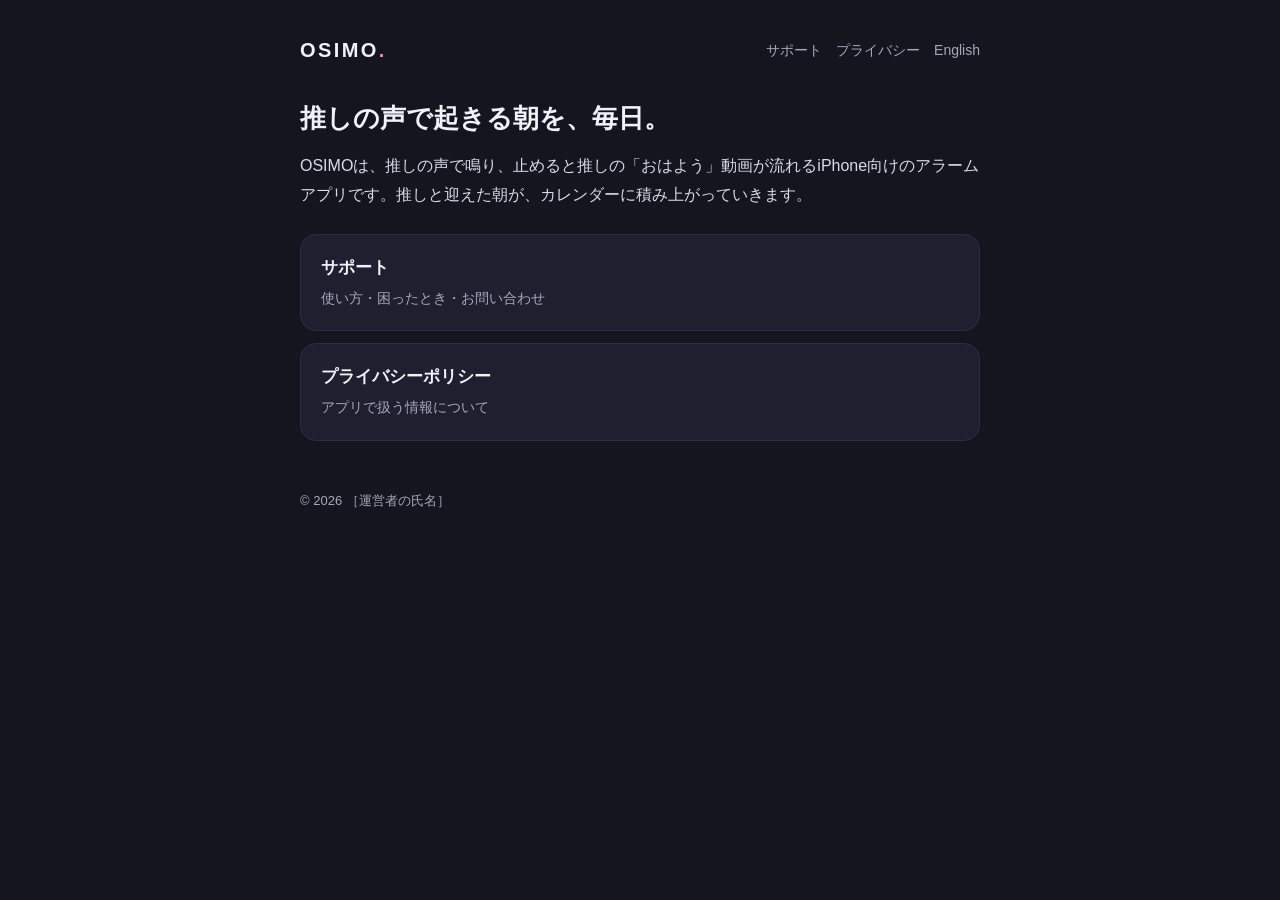
==== index.html @ 30b40871 "Add support and privacy pages (Japanese and English) Co-Authored-By: Claude Opus 5.5 <noreply@anthro" ====
<!doctype html>
<html lang="ja">
<head>
<meta charset="utf-8">
<meta name="viewport" content="width=device-width, initial-scale=1">
<title>OSIMO（オシモ）</title>
<link rel="stylesheet" href="assets/style.css">
</head>
<body>
<main>
<header><a class="logo" href="">OSIMO<span>.</span></a><nav><a href="support/">サポート</a><a href="privacy/">プライバシー</a><a href="en/" lang="en">English</a></nav></header>
<h1>推しの声で起きる朝を、毎日。</h1>
<p>OSIMOは、推しの声で鳴り、止めると推しの「おはよう」動画が流れるiPhone向けのアラームアプリです。推しと迎えた朝が、カレンダーに積み上がっていきます。</p>
<div class="cards">
<a class="card" href="support/"><strong>サポート</strong><span>使い方・困ったとき・お問い合わせ</span></a>
<a class="card" href="privacy/"><strong>プライバシーポリシー</strong><span>アプリで扱う情報について</span></a>
</div>
<footer>© 2026 ［運営者の氏名］</footer>
</main>
</body>
</html>
---- assets/style.css ----
:root{--bg:#14151F;--card:#1E2030;--text:#F3F1F8;--muted:#A9A6BC;--accent:#FF7DB0;--line:#2C2E44}
*{box-sizing:border-box}
body{margin:0;background:var(--bg);color:var(--text);font-family:-apple-system,BlinkMacSystemFont,"Hiragino Sans","Hiragino Kaku Gothic ProN","Helvetica Neue",Arial,sans-serif;line-height:1.8;-webkit-text-size-adjust:100%}
main{max-width:720px;margin:0 auto;padding:32px 20px 64px}
header{display:flex;justify-content:space-between;align-items:center;gap:12px;margin-bottom:32px}
.logo{font-weight:800;letter-spacing:.12em;font-size:20px;color:var(--text);text-decoration:none}
.logo span{color:var(--accent)}
nav a{color:var(--muted);font-size:14px;text-decoration:none;margin-left:14px}
nav a:hover{color:var(--text)}
h1{font-size:26px;line-height:1.4;margin:0 0 8px}
h2{font-size:18px;margin:36px 0 8px;padding-top:20px;border-top:1px solid var(--line)}
p,li{color:#DCD9E8}
.meta{color:var(--muted);font-size:14px;margin-bottom:24px}
a{color:var(--accent)}
.cards{display:grid;gap:12px;margin-top:24px}
.card{display:block;background:var(--card);border:1px solid var(--line);border-radius:16px;padding:18px 20px;text-decoration:none;color:var(--text)}
.card strong{display:block;font-size:17px}
.card span{color:var(--muted);font-size:14px}
footer{margin-top:48px;color:var(--muted);font-size:13px}
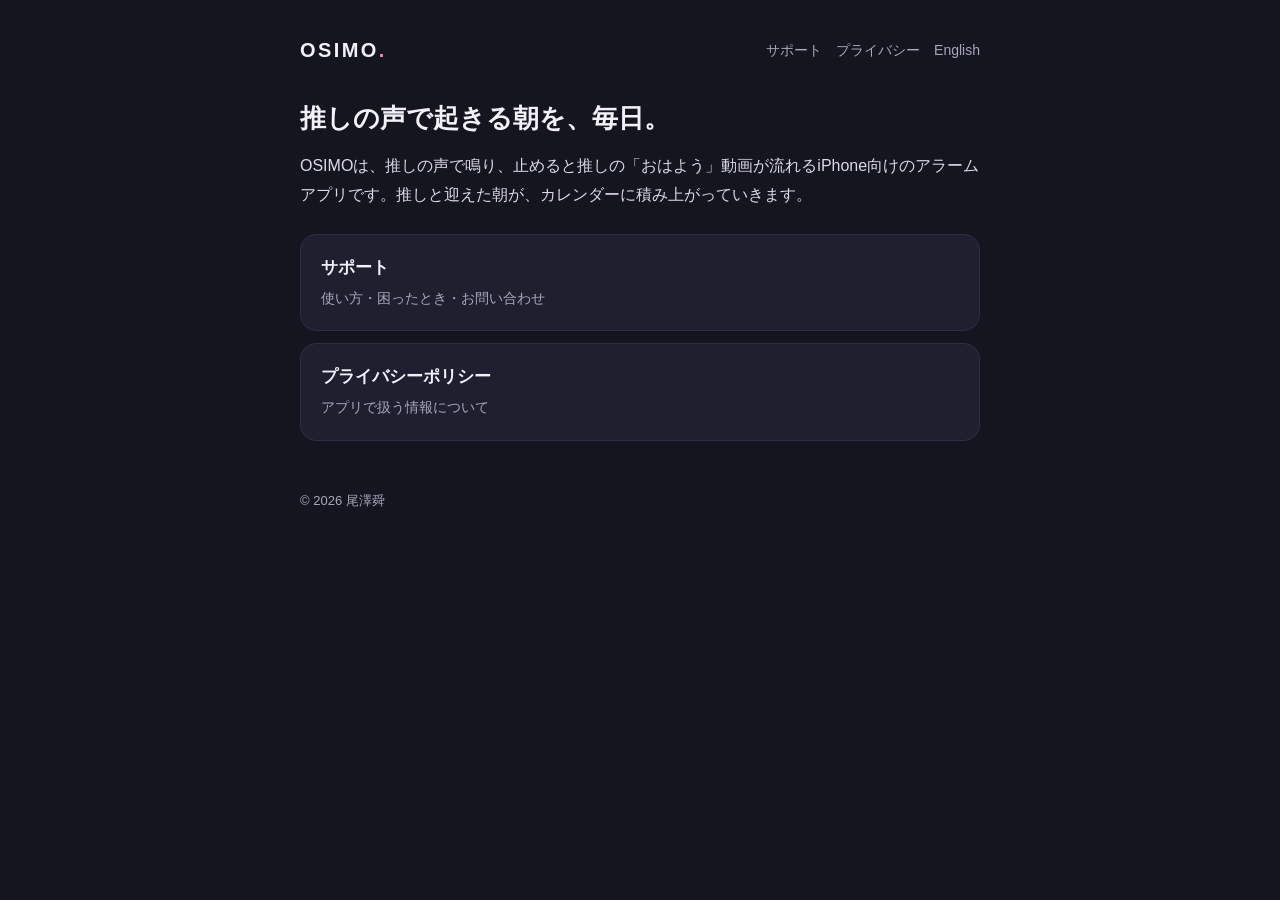
==== commit 344eb105: "Fill in operator name Co-Authored-By: Claude Opus 5.5 <noreply@anthropic.com> Claude-Session: https:" ====
--- a/index.html
+++ b/index.html
@@ -15,7 +15,7 @@
 <a class="card" href="support/"><strong>サポート</strong><span>使い方・困ったとき・お問い合わせ</span></a>
 <a class="card" href="privacy/"><strong>プライバシーポリシー</strong><span>アプリで扱う情報について</span></a>
 </div>
-<footer>© 2026 ［運営者の氏名］</footer>
+<footer>© 2026 尾澤舜</footer>
 </main>
 </body>
 </html>
